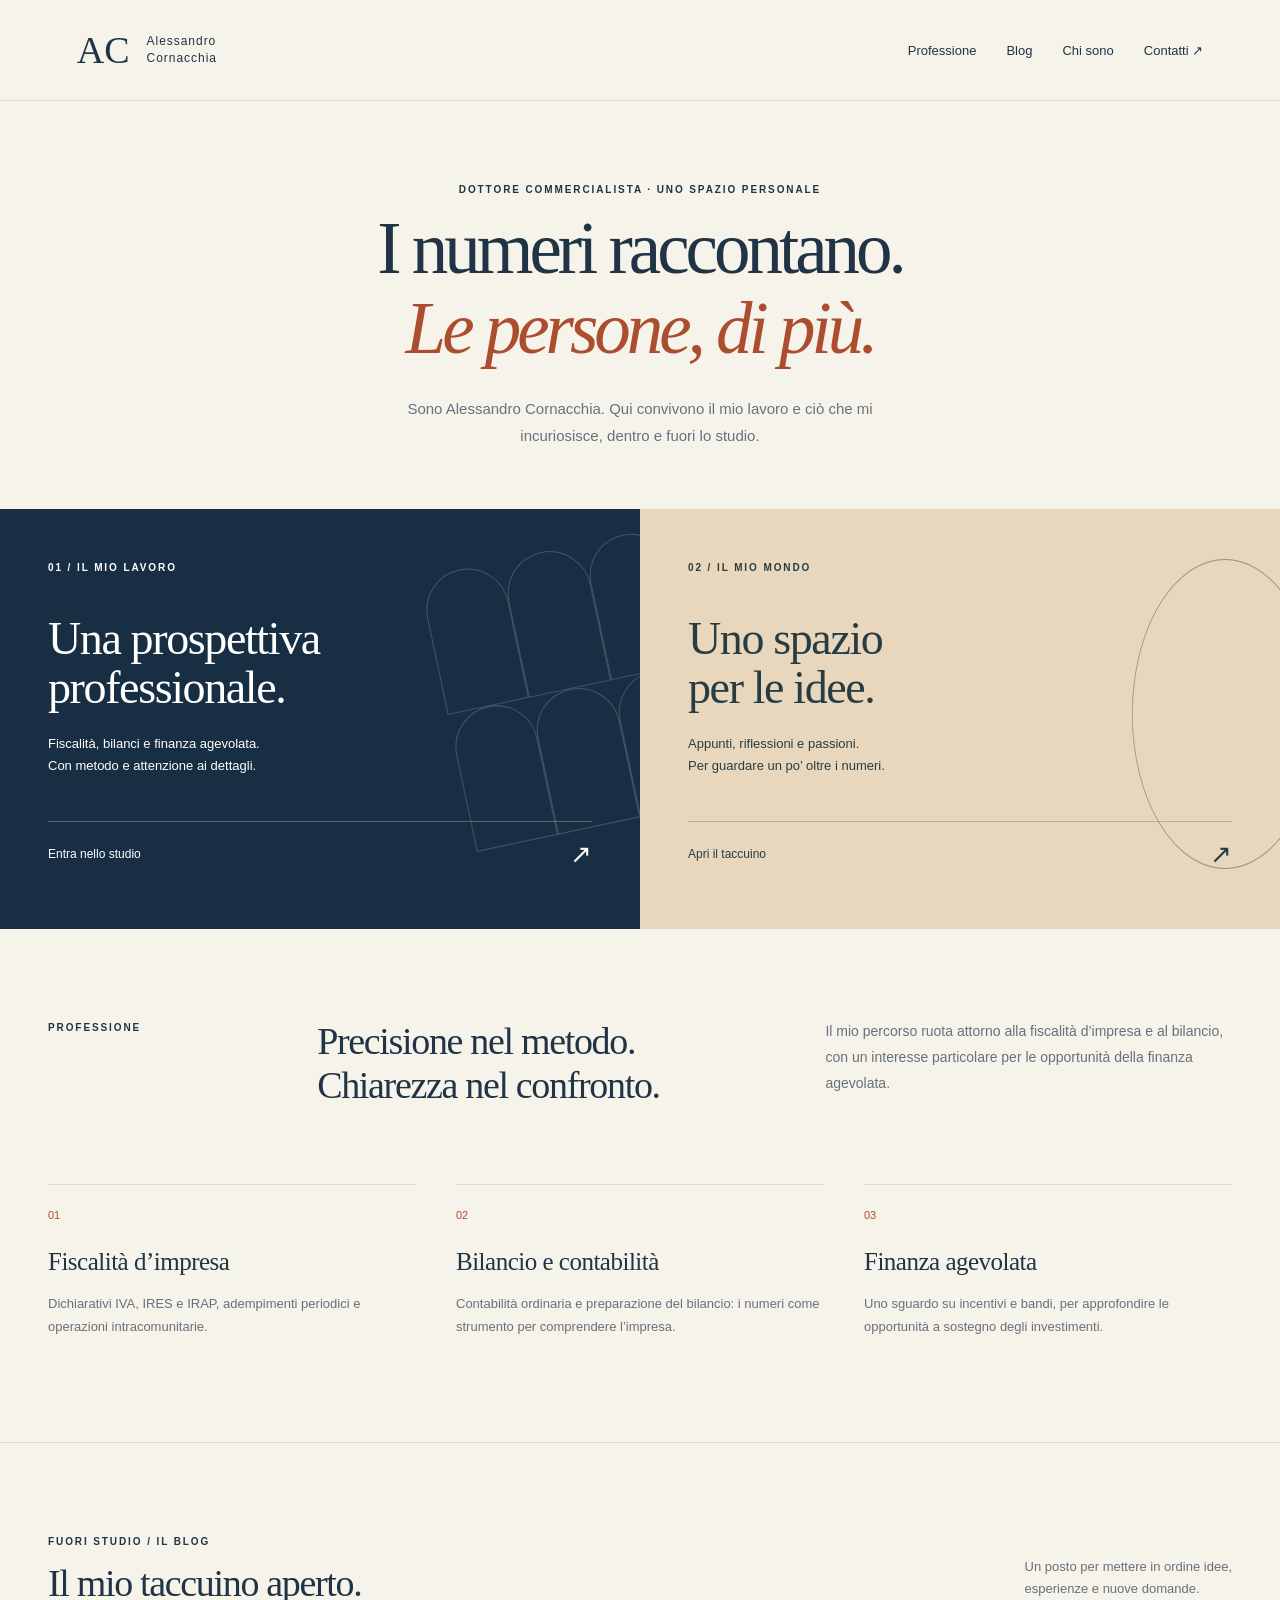
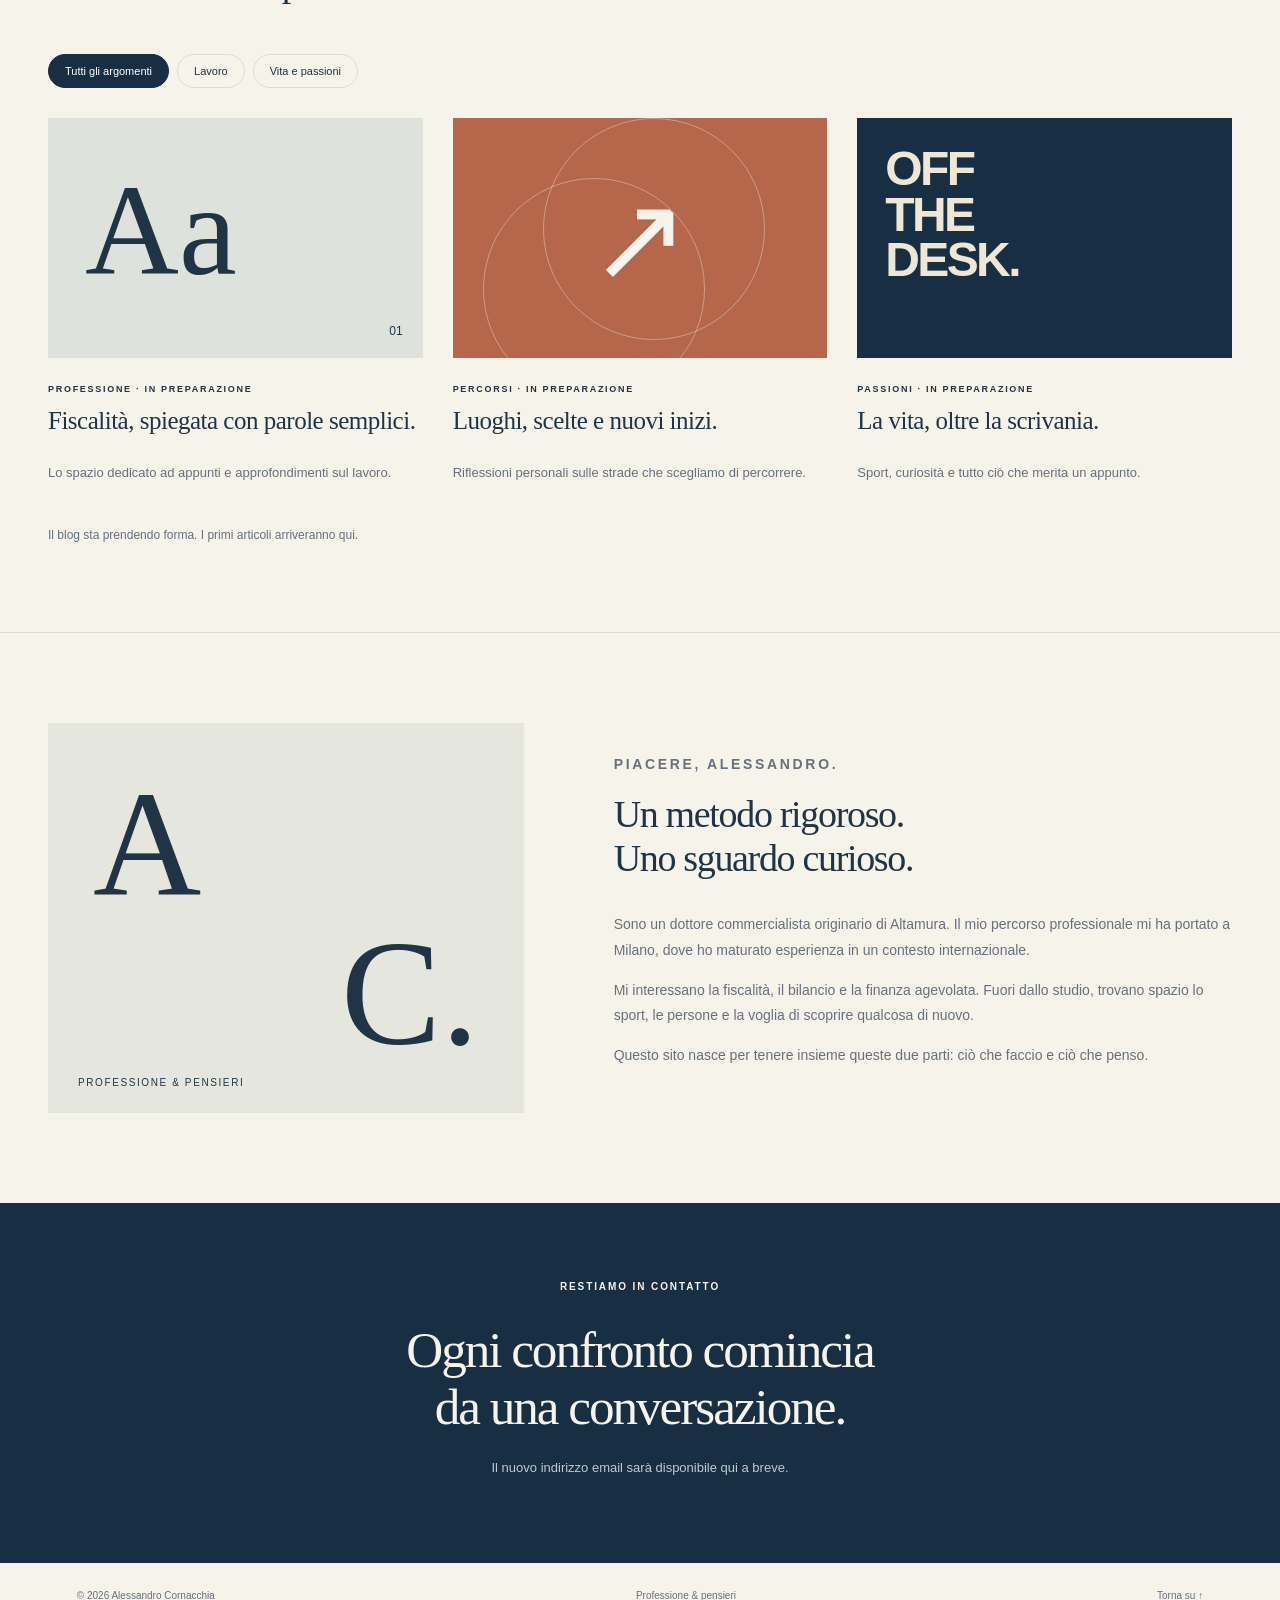
==== public/index.html @ c09d7eec "prima versione del sito" ====
<!doctype html>
<html lang="it"><head><meta charset="utf-8"><meta name="viewport" content="width=device-width,initial-scale=1"><meta name="description" content="Alessandro Cornacchia, dottore commercialista. Professione, fiscalità e un blog personale: due prospettive, un unico spazio."><meta name="theme-color" content="#172e43"><title>Alessandro Cornacchia — Professione & pensieri</title><link rel="icon" href="assets/favicon.svg"><link rel="stylesheet" href="assets/style.css"></head>
<body><a class="skip" href="#main">Vai al contenuto</a><header><a class="brand" href="#">AC<span>Alessandro<br>Cornacchia</span></a><nav aria-label="Navigazione principale"><a href="#professione">Professione</a><a href="#blog">Blog</a><a href="#chi-sono">Chi sono</a><a href="#contatti">Contatti <span aria-hidden="true">↗</span></a></nav></header>
<main id="main"><section class="intro"><p class="eyebrow">Dottore commercialista · Uno spazio personale</p><h1>I numeri raccontano.<br><em>Le persone, di più.</em></h1><p class="lead">Sono Alessandro Cornacchia. Qui convivono il mio lavoro e ciò che mi incuriosisce, dentro e fuori lo studio.</p></section>
<section class="split" aria-label="Esplora il sito"><a class="professional" href="#professione"><span class="eyebrow">01 / Il mio lavoro</span><h2>Una prospettiva<br>professionale.</h2><p>Fiscalità, bilanci e finanza agevolata.<br>Con metodo e attenzione ai dettagli.</p><span class="explore">Entra nello studio <b>↗</b></span><span class="art-grid" aria-hidden="true"><i></i><i></i><i></i><i></i><i></i><i></i></span></a><a class="personal" href="#blog"><span class="eyebrow">02 / Il mio mondo</span><h2>Uno spazio<br>per le idee.</h2><p>Appunti, riflessioni e passioni.<br>Per guardare un po’ oltre i numeri.</p><span class="explore">Apri il taccuino <b>↗</b></span><span class="orbit" aria-hidden="true"><i></i><i></i><i></i></span></a></section>
<section id="professione" class="section"><div class="section-heading"><p class="eyebrow">Professione</p><h2>Precisione nel metodo.<br>Chiarezza nel confronto.</h2><p>Il mio percorso ruota attorno alla fiscalità d’impresa e al bilancio, con un interesse particolare per le opportunità della finanza agevolata.</p></div><div class="services"><article><span>01</span><h3>Fiscalità d’impresa</h3><p>Dichiarativi IVA, IRES e IRAP, adempimenti periodici e operazioni intracomunitarie.</p></article><article><span>02</span><h3>Bilancio e contabilità</h3><p>Contabilità ordinaria e preparazione del bilancio: i numeri come strumento per comprendere l’impresa.</p></article><article><span>03</span><h3>Finanza agevolata</h3><p>Uno sguardo su incentivi e bandi, per approfondire le opportunità a sostegno degli investimenti.</p></article></div></section>
<section id="blog" class="section journal"><div class="journal-top"><div><p class="eyebrow">Fuori studio / Il blog</p><h2>Il mio taccuino aperto.</h2></div><p>Un posto per mettere in ordine idee,<br>esperienze e nuove domande.</p></div><div class="filters" role="group" aria-label="Filtra gli argomenti"><button class="active" data-filter="all" aria-pressed="true">Tutti gli argomenti</button><button data-filter="lavoro" aria-pressed="false">Lavoro</button><button data-filter="personale" aria-pressed="false">Vita e passioni</button></div><div class="posts"><article data-category="lavoro"><div class="cover cover-one" aria-hidden="true">Aa<span>01</span></div><p class="eyebrow">Professione · In preparazione</p><h3>Fiscalità, spiegata con parole semplici.</h3><p>Lo spazio dedicato ad appunti e approfondimenti sul lavoro.</p></article><article data-category="personale"><div class="cover cover-two" aria-hidden="true"><span>↗</span></div><p class="eyebrow">Percorsi · In preparazione</p><h3>Luoghi, scelte e nuovi inizi.</h3><p>Riflessioni personali sulle strade che scegliamo di percorrere.</p></article><article data-category="personale"><div class="cover cover-three" aria-hidden="true"><span>OFF<br>THE<br>DESK.</span></div><p class="eyebrow">Passioni · In preparazione</p><h3>La vita, oltre la scrivania.</h3><p>Sport, curiosità e tutto ciò che merita un appunto.</p></article></div><p class="blog-note">Il blog sta prendendo forma. I primi articoli arriveranno qui.</p></section>
<section id="chi-sono" class="section about"><div class="monogram" aria-hidden="true">A<span>C.</span><small>Professione & pensieri</small></div><div><p class="eyebrow">Piacere, Alessandro.</p><h2>Un metodo rigoroso.<br>Uno sguardo curioso.</h2><p>Sono un dottore commercialista originario di Altamura. Il mio percorso professionale mi ha portato a Milano, dove ho maturato esperienza in un contesto internazionale.</p><p>Mi interessano la fiscalità, il bilancio e la finanza agevolata. Fuori dallo studio, trovano spazio lo sport, le persone e la voglia di scoprire qualcosa di nuovo.</p><p>Questo sito nasce per tenere insieme queste due parti: ciò che faccio e ciò che penso.</p></div></section>
<section id="contatti" class="contact"><p class="eyebrow">Restiamo in contatto</p><h2>Ogni confronto comincia<br>da una conversazione.</h2><p id="contact-note">Il nuovo indirizzo email sarà disponibile qui a breve.</p><a id="email-link" class="contact-link" hidden>Scrivimi <span>↗</span></a></section></main><footer><span>© <span id="year">2026</span> Alessandro Cornacchia</span><span>Professione & pensieri</span><a href="#">Torna su ↑</a></footer><script src="assets/config.js"></script><script src="assets/app.js"></script></body></html>
---- public/assets/style.css ----
:root{--navy:#172e43;--cream:#f6f3eb;--ink:#203446;--muted:#67717b;--line:#d9dcd8;--orange:#ad4d30}*{box-sizing:border-box}html{scroll-behavior:smooth;scroll-padding-top:24px}body{margin:0;color:var(--ink);background:var(--cream);font-family:Arial,Helvetica,sans-serif}a{color:inherit;text-decoration:none}button{font:inherit}header{max-width:1440px;margin:auto;padding:28px 6%;display:flex;align-items:center;justify-content:space-between;border-bottom:1px solid var(--line)}.brand{font-family:Georgia,serif;font-size:38px;display:flex;align-items:center;gap:17px}.brand span{font:12px/1.45 Arial,sans-serif;letter-spacing:.08em}nav{display:flex;gap:30px;font-size:13px}nav a:hover{text-decoration:underline;text-underline-offset:6px}.intro{max-width:1050px;margin:auto;text-align:center;padding:80px 20px 60px}.eyebrow{text-transform:uppercase;font-size:10px;letter-spacing:.19em;font-weight:600;line-height:1.8}h1,h2,h3,p{margin-top:0}h1{font:clamp(44px,5.7vw,80px)/1.09 Georgia,serif;letter-spacing:-.055em;margin-bottom:27px}h1 em{font-weight:400;color:var(--orange)}.lead{font-size:15px;line-height:1.8;color:var(--muted);max-width:550px;margin:0 auto}.split{max-width:1280px;margin:0 auto;display:grid;grid-template-columns:1fr 1fr}.split>a{min-height:420px;padding:48px;position:relative;overflow:hidden}.professional{background:var(--navy);color:#fff}.personal{background:#e8d7bd;color:#273d43}.split h2{font:46px/1.06 Georgia,serif;letter-spacing:-.03em;margin:38px 0 20px;position:relative;z-index:1}.split p{font-size:13px;line-height:1.7;position:relative;z-index:1}.explore{display:flex;align-items:center;justify-content:space-between;border-top:1px solid #ffffff40;margin-top:44px;padding-top:17px;font-size:12px;position:relative;z-index:1}.personal .explore{border-color:#273d4340}.explore b{font-size:26px;font-weight:400}.art-grid{position:absolute;right:-55px;top:40px;width:250px;height:280px;display:grid;grid-template-columns:repeat(3,1fr);opacity:.19;transform:rotate(-12deg)}.art-grid i{border:1px solid #fff;border-radius:80px 80px 0 0}.orbit{position:absolute;right:-100px;top:50px;width:310px;height:310px}.orbit i{position:absolute;inset:0;border:1px solid #6c5a3c40;border-radius:50%;transform:scaleX(.6) rotate(30deg)}.orbit i:nth-child(2){transform:scaleX(.6) rotate(90deg)}.orbit i:nth-child(3){transform:scaleX(.6) rotate(150deg)}.section{max-width:1280px;margin:auto;padding:90px 48px;scroll-margin-top:15px}.section-heading{display:grid;grid-template-columns:1fr 2fr 1.7fr;gap:30px;align-items:start}.section h2{font:38px/1.16 Georgia,serif;letter-spacing:-.035em}.section-heading>p:last-child,.about p{font-size:14px;line-height:1.85;color:var(--muted)}.services{display:grid;grid-template-columns:repeat(3,1fr);gap:40px;margin-top:45px}.services article{border-top:1px solid var(--line);padding-top:20px}.services span{font-size:11px;color:var(--orange)}h3{font:25px/1.2 Georgia,serif;letter-spacing:-.02em}.services h3{margin:24px 0 15px}.services p,.posts article>p:not(.eyebrow){font-size:13px;line-height:1.8;color:var(--muted)}.journal{border-top:1px solid var(--line)}.journal-top{display:flex;justify-content:space-between;align-items:center}.journal-top>p{color:var(--muted);font-size:13px;line-height:1.7}.filters{display:flex;gap:8px;margin:18px 0 30px;flex-wrap:wrap}.filters button{border:1px solid var(--line);border-radius:24px;padding:10px 16px;background:transparent;color:var(--ink);font-size:11px;cursor:pointer}.filters button.active{background:var(--navy);color:white;border-color:var(--navy)}.posts{display:grid;grid-template-columns:repeat(3,1fr);gap:30px}.cover{height:240px;margin-bottom:23px;position:relative;overflow:hidden}.cover-one{background:#dde2dd;font:130px Georgia,serif;padding:37px}.cover-one span{font:12px Arial;position:absolute;bottom:20px;right:20px}.cover-two{background:#b5664b;display:grid;place-items:center}.cover-two:before,.cover-two:after{content:'';width:220px;height:220px;border:1px solid #f6f3eb60;border-radius:50%;position:absolute;left:30px;top:60px}.cover-two:after{left:90px;top:0}.cover-two span{font-size:120px;font-weight:100;color:#f6f3eb}.cover-three{background:var(--navy);color:#eee7d4;padding:28px}.cover-three span{font:bold 48px/.95 Arial;letter-spacing:-.055em}.posts .eyebrow{font-size:9px}.blog-note{margin:30px 0 0;font-size:12px;color:var(--muted)}.about{border-top:1px solid var(--line);display:grid;grid-template-columns:1fr 1.3fr;gap:90px;align-items:center}.monogram{background:#e5e7df;min-height:360px;font:150px/1 Georgia,serif;padding:45px;position:relative}.monogram span{display:block;text-align:right}.monogram small{position:absolute;bottom:25px;left:30px;font:10px Arial;letter-spacing:.16em;text-transform:uppercase}.contact{background:var(--navy);color:var(--cream);text-align:center;padding:75px 20px}.contact h2{font:clamp(34px,4vw,52px)/1.12 Georgia,serif;letter-spacing:-.04em;margin:25px 0}.contact>p:last-of-type{font-size:13px;color:#c1cbd1}.contact-link{display:inline-block;border-bottom:1px solid #9ba8b1;padding:12px;font-size:20px}.contact-link span{margin-left:30px}footer{padding:27px 6%;display:flex;justify-content:space-between;gap:20px;font-size:10px;color:var(--muted)}[hidden]{display:none!important}:focus-visible{outline:3px solid #d28b48;outline-offset:5px}.skip{position:fixed;top:-100px;background:white;padding:12px;z-index:5}.skip:focus{top:0}@media(prefers-reduced-motion:reduce){html{scroll-behavior:auto}}@media(max-width:800px){header{padding:22px 6%;align-items:flex-start;gap:20px}.brand{font-size:30px}.brand span{font-size:10px}nav{gap:14px;font-size:11px;flex-wrap:wrap;justify-content:flex-end;max-width:210px}.intro{padding:55px 20px 40px}.split{margin:0 20px}.split>a{padding:30px;min-height:380px}.split h2{font-size:35px}.section{padding:60px 30px}.section-heading{grid-template-columns:1fr}.section-heading h2{margin-bottom:0}.services{gap:25px}.services h3{font-size:21px}.posts{gap:18px}.cover{height:180px}.cover-one{font-size:90px;padding:30px 20px}.cover-three span{font-size:38px}.about{gap:35px}.monogram{font-size:110px;padding:30px;min-height:310px}}@media(max-width:560px){.split{grid-template-columns:1fr}.split>a{min-height:350px}.services,.posts,.about{grid-template-columns:1fr}.section h2{font-size:34px}.journal-top{display:block}.journal-top>p{margin:12px 0 25px}.cover{height:240px}.cover-one{font-size:130px}.cover-three span{font-size:55px}.monogram{max-width:400px}.services{margin-top:25px}footer{flex-wrap:wrap}footer>span:nth-child(2){display:none}}
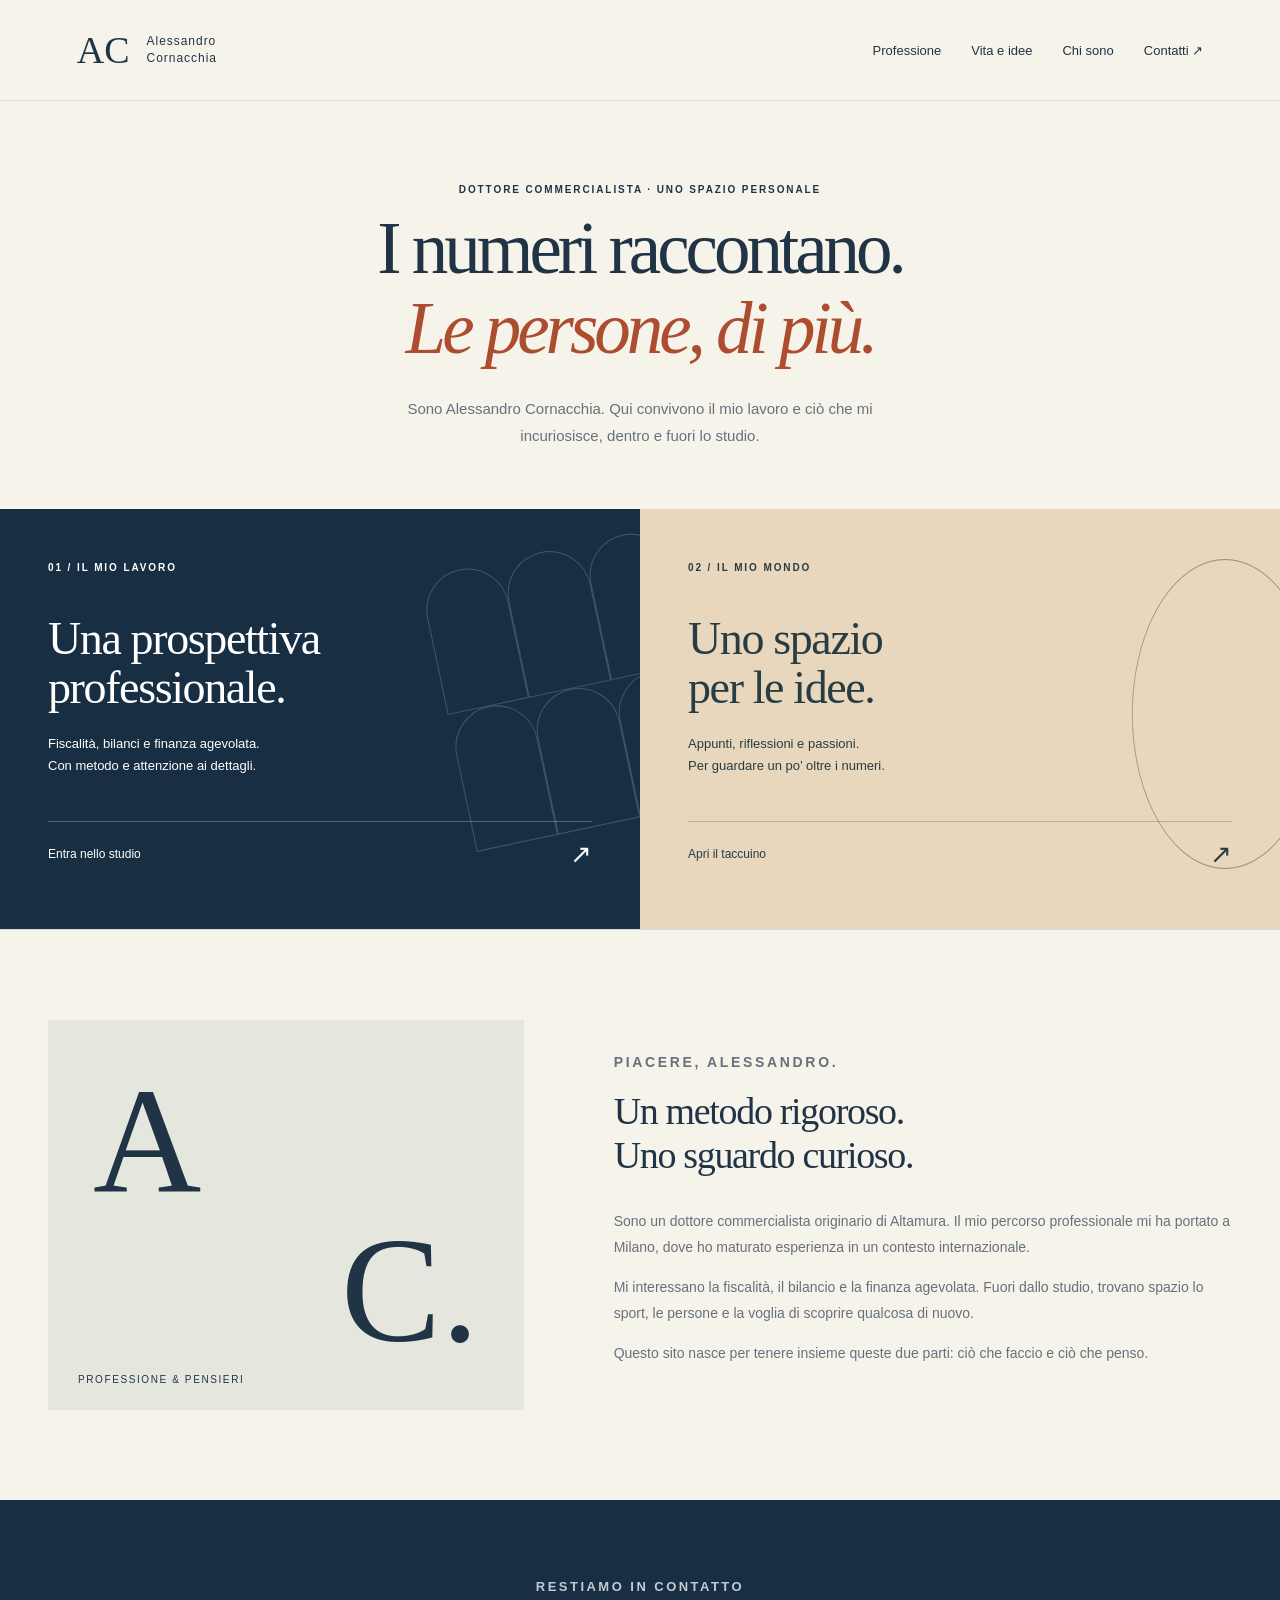
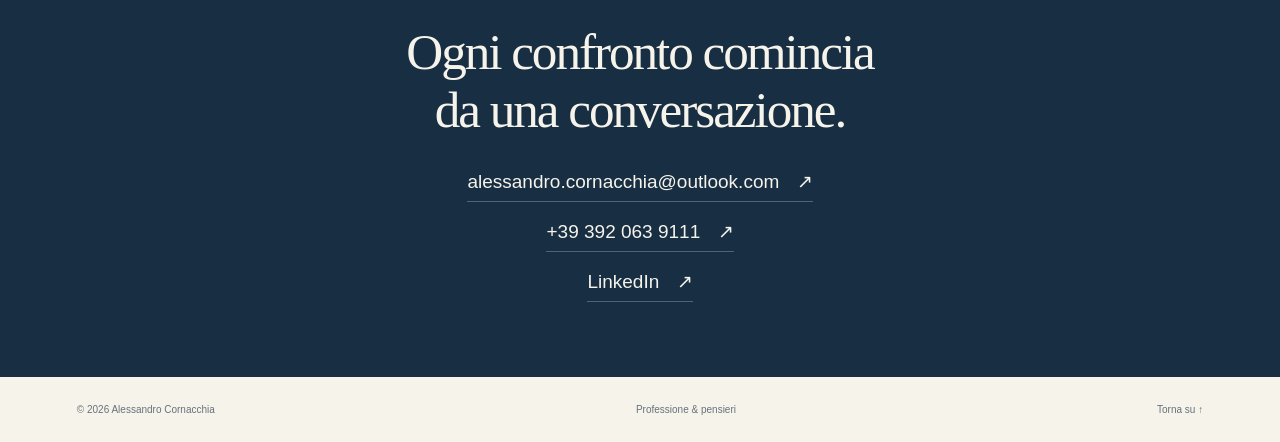
==== commit b4281d04: "due pagine e aggiornamento contatti" ====
--- a/public/index.html
+++ b/public/index.html
@@ -1,9 +1,9 @@
 <!doctype html>
 <html lang="it"><head><meta charset="utf-8"><meta name="viewport" content="width=device-width,initial-scale=1"><meta name="description" content="Alessandro Cornacchia, dottore commercialista. Professione, fiscalità e un blog personale: due prospettive, un unico spazio."><meta name="theme-color" content="#172e43"><title>Alessandro Cornacchia — Professione & pensieri</title><link rel="icon" href="assets/favicon.svg"><link rel="stylesheet" href="assets/style.css"></head>
-<body><a class="skip" href="#main">Vai al contenuto</a><header><a class="brand" href="#">AC<span>Alessandro<br>Cornacchia</span></a><nav aria-label="Navigazione principale"><a href="#professione">Professione</a><a href="#blog">Blog</a><a href="#chi-sono">Chi sono</a><a href="#contatti">Contatti <span aria-hidden="true">↗</span></a></nav></header>
+<body><a class="skip" href="#main">Vai al contenuto</a><header><a class="brand" href="index.html">AC<span>Alessandro<br>Cornacchia</span></a><nav aria-label="Navigazione principale"><a href="professione.html">Professione</a><a href="vita-e-idee.html">Vita e idee</a><a href="#chi-sono">Chi sono</a><a href="#contatti">Contatti <span aria-hidden="true">↗</span></a></nav></header>
 <main id="main"><section class="intro"><p class="eyebrow">Dottore commercialista · Uno spazio personale</p><h1>I numeri raccontano.<br><em>Le persone, di più.</em></h1><p class="lead">Sono Alessandro Cornacchia. Qui convivono il mio lavoro e ciò che mi incuriosisce, dentro e fuori lo studio.</p></section>
-<section class="split" aria-label="Esplora il sito"><a class="professional" href="#professione"><span class="eyebrow">01 / Il mio lavoro</span><h2>Una prospettiva<br>professionale.</h2><p>Fiscalità, bilanci e finanza agevolata.<br>Con metodo e attenzione ai dettagli.</p><span class="explore">Entra nello studio <b>↗</b></span><span class="art-grid" aria-hidden="true"><i></i><i></i><i></i><i></i><i></i><i></i></span></a><a class="personal" href="#blog"><span class="eyebrow">02 / Il mio mondo</span><h2>Uno spazio<br>per le idee.</h2><p>Appunti, riflessioni e passioni.<br>Per guardare un po’ oltre i numeri.</p><span class="explore">Apri il taccuino <b>↗</b></span><span class="orbit" aria-hidden="true"><i></i><i></i><i></i></span></a></section>
-<section id="professione" class="section"><div class="section-heading"><p class="eyebrow">Professione</p><h2>Precisione nel metodo.<br>Chiarezza nel confronto.</h2><p>Il mio percorso ruota attorno alla fiscalità d’impresa e al bilancio, con un interesse particolare per le opportunità della finanza agevolata.</p></div><div class="services"><article><span>01</span><h3>Fiscalità d’impresa</h3><p>Dichiarativi IVA, IRES e IRAP, adempimenti periodici e operazioni intracomunitarie.</p></article><article><span>02</span><h3>Bilancio e contabilità</h3><p>Contabilità ordinaria e preparazione del bilancio: i numeri come strumento per comprendere l’impresa.</p></article><article><span>03</span><h3>Finanza agevolata</h3><p>Uno sguardo su incentivi e bandi, per approfondire le opportunità a sostegno degli investimenti.</p></article></div></section>
-<section id="blog" class="section journal"><div class="journal-top"><div><p class="eyebrow">Fuori studio / Il blog</p><h2>Il mio taccuino aperto.</h2></div><p>Un posto per mettere in ordine idee,<br>esperienze e nuove domande.</p></div><div class="filters" role="group" aria-label="Filtra gli argomenti"><button class="active" data-filter="all" aria-pressed="true">Tutti gli argomenti</button><button data-filter="lavoro" aria-pressed="false">Lavoro</button><button data-filter="personale" aria-pressed="false">Vita e passioni</button></div><div class="posts"><article data-category="lavoro"><div class="cover cover-one" aria-hidden="true">Aa<span>01</span></div><p class="eyebrow">Professione · In preparazione</p><h3>Fiscalità, spiegata con parole semplici.</h3><p>Lo spazio dedicato ad appunti e approfondimenti sul lavoro.</p></article><article data-category="personale"><div class="cover cover-two" aria-hidden="true"><span>↗</span></div><p class="eyebrow">Percorsi · In preparazione</p><h3>Luoghi, scelte e nuovi inizi.</h3><p>Riflessioni personali sulle strade che scegliamo di percorrere.</p></article><article data-category="personale"><div class="cover cover-three" aria-hidden="true"><span>OFF<br>THE<br>DESK.</span></div><p class="eyebrow">Passioni · In preparazione</p><h3>La vita, oltre la scrivania.</h3><p>Sport, curiosità e tutto ciò che merita un appunto.</p></article></div><p class="blog-note">Il blog sta prendendo forma. I primi articoli arriveranno qui.</p></section>
+<section class="split" aria-label="Esplora il sito"><a class="professional" href="professione.html"><span class="eyebrow">01 / Il mio lavoro</span><h2>Una prospettiva<br>professionale.</h2><p>Fiscalità, bilanci e finanza agevolata.<br>Con metodo e attenzione ai dettagli.</p><span class="explore">Entra nello studio <b>↗</b></span><span class="art-grid" aria-hidden="true"><i></i><i></i><i></i><i></i><i></i><i></i></span></a><a class="personal" href="vita-e-idee.html"><span class="eyebrow">02 / Il mio mondo</span><h2>Uno spazio<br>per le idee.</h2><p>Appunti, riflessioni e passioni.<br>Per guardare un po’ oltre i numeri.</p><span class="explore">Apri il taccuino <b>↗</b></span><span class="orbit" aria-hidden="true"><i></i><i></i><i></i></span></a></section>
+
+
 <section id="chi-sono" class="section about"><div class="monogram" aria-hidden="true">A<span>C.</span><small>Professione & pensieri</small></div><div><p class="eyebrow">Piacere, Alessandro.</p><h2>Un metodo rigoroso.<br>Uno sguardo curioso.</h2><p>Sono un dottore commercialista originario di Altamura. Il mio percorso professionale mi ha portato a Milano, dove ho maturato esperienza in un contesto internazionale.</p><p>Mi interessano la fiscalità, il bilancio e la finanza agevolata. Fuori dallo studio, trovano spazio lo sport, le persone e la voglia di scoprire qualcosa di nuovo.</p><p>Questo sito nasce per tenere insieme queste due parti: ciò che faccio e ciò che penso.</p></div></section>
-<section id="contatti" class="contact"><p class="eyebrow">Restiamo in contatto</p><h2>Ogni confronto comincia<br>da una conversazione.</h2><p id="contact-note">Il nuovo indirizzo email sarà disponibile qui a breve.</p><a id="email-link" class="contact-link" hidden>Scrivimi <span>↗</span></a></section></main><footer><span>© <span id="year">2026</span> Alessandro Cornacchia</span><span>Professione & pensieri</span><a href="#">Torna su ↑</a></footer><script src="assets/config.js"></script><script src="assets/app.js"></script></body></html>
+<section id="contatti" class="contact"><p class="eyebrow">Restiamo in contatto</p><h2>Ogni confronto comincia<br>da una conversazione.</h2><div class="contact-options"><a href="mailto:alessandro.cornacchia@outlook.com">alessandro.cornacchia@outlook.com <span aria-hidden="true">↗</span></a><a href="tel:+393920639111">+39 392 063 9111 <span aria-hidden="true">↗</span></a><a href="https://www.linkedin.com/in/alessandro-cornacchia-2997b2155/" target="_blank" rel="noopener noreferrer">LinkedIn <span aria-hidden="true">↗</span><span class="sr-only"> (si apre in una nuova scheda)</span></a></div></section></main><footer><span>© <span id="year">2026</span> Alessandro Cornacchia</span><span>Professione & pensieri</span><a href="#">Torna su ↑</a></footer><script src="assets/config.js"></script><script src="assets/app.js"></script></body></html>
--- a/public/assets/style.css
+++ b/public/assets/style.css
@@ -1 +1,4 @@
 :root{--navy:#172e43;--cream:#f6f3eb;--ink:#203446;--muted:#67717b;--line:#d9dcd8;--orange:#ad4d30}*{box-sizing:border-box}html{scroll-behavior:smooth;scroll-padding-top:24px}body{margin:0;color:var(--ink);background:var(--cream);font-family:Arial,Helvetica,sans-serif}a{color:inherit;text-decoration:none}button{font:inherit}header{max-width:1440px;margin:auto;padding:28px 6%;display:flex;align-items:center;justify-content:space-between;border-bottom:1px solid var(--line)}.brand{font-family:Georgia,serif;font-size:38px;display:flex;align-items:center;gap:17px}.brand span{font:12px/1.45 Arial,sans-serif;letter-spacing:.08em}nav{display:flex;gap:30px;font-size:13px}nav a:hover{text-decoration:underline;text-underline-offset:6px}.intro{max-width:1050px;margin:auto;text-align:center;padding:80px 20px 60px}.eyebrow{text-transform:uppercase;font-size:10px;letter-spacing:.19em;font-weight:600;line-height:1.8}h1,h2,h3,p{margin-top:0}h1{font:clamp(44px,5.7vw,80px)/1.09 Georgia,serif;letter-spacing:-.055em;margin-bottom:27px}h1 em{font-weight:400;color:var(--orange)}.lead{font-size:15px;line-height:1.8;color:var(--muted);max-width:550px;margin:0 auto}.split{max-width:1280px;margin:0 auto;display:grid;grid-template-columns:1fr 1fr}.split>a{min-height:420px;padding:48px;position:relative;overflow:hidden}.professional{background:var(--navy);color:#fff}.personal{background:#e8d7bd;color:#273d43}.split h2{font:46px/1.06 Georgia,serif;letter-spacing:-.03em;margin:38px 0 20px;position:relative;z-index:1}.split p{font-size:13px;line-height:1.7;position:relative;z-index:1}.explore{display:flex;align-items:center;justify-content:space-between;border-top:1px solid #ffffff40;margin-top:44px;padding-top:17px;font-size:12px;position:relative;z-index:1}.personal .explore{border-color:#273d4340}.explore b{font-size:26px;font-weight:400}.art-grid{position:absolute;right:-55px;top:40px;width:250px;height:280px;display:grid;grid-template-columns:repeat(3,1fr);opacity:.19;transform:rotate(-12deg)}.art-grid i{border:1px solid #fff;border-radius:80px 80px 0 0}.orbit{position:absolute;right:-100px;top:50px;width:310px;height:310px}.orbit i{position:absolute;inset:0;border:1px solid #6c5a3c40;border-radius:50%;transform:scaleX(.6) rotate(30deg)}.orbit i:nth-child(2){transform:scaleX(.6) rotate(90deg)}.orbit i:nth-child(3){transform:scaleX(.6) rotate(150deg)}.section{max-width:1280px;margin:auto;padding:90px 48px;scroll-margin-top:15px}.section-heading{display:grid;grid-template-columns:1fr 2fr 1.7fr;gap:30px;align-items:start}.section h2{font:38px/1.16 Georgia,serif;letter-spacing:-.035em}.section-heading>p:last-child,.about p{font-size:14px;line-height:1.85;color:var(--muted)}.services{display:grid;grid-template-columns:repeat(3,1fr);gap:40px;margin-top:45px}.services article{border-top:1px solid var(--line);padding-top:20px}.services span{font-size:11px;color:var(--orange)}h3{font:25px/1.2 Georgia,serif;letter-spacing:-.02em}.services h3{margin:24px 0 15px}.services p,.posts article>p:not(.eyebrow){font-size:13px;line-height:1.8;color:var(--muted)}.journal{border-top:1px solid var(--line)}.journal-top{display:flex;justify-content:space-between;align-items:center}.journal-top>p{color:var(--muted);font-size:13px;line-height:1.7}.filters{display:flex;gap:8px;margin:18px 0 30px;flex-wrap:wrap}.filters button{border:1px solid var(--line);border-radius:24px;padding:10px 16px;background:transparent;color:var(--ink);font-size:11px;cursor:pointer}.filters button.active{background:var(--navy);color:white;border-color:var(--navy)}.posts{display:grid;grid-template-columns:repeat(3,1fr);gap:30px}.cover{height:240px;margin-bottom:23px;position:relative;overflow:hidden}.cover-one{background:#dde2dd;font:130px Georgia,serif;padding:37px}.cover-one span{font:12px Arial;position:absolute;bottom:20px;right:20px}.cover-two{background:#b5664b;display:grid;place-items:center}.cover-two:before,.cover-two:after{content:'';width:220px;height:220px;border:1px solid #f6f3eb60;border-radius:50%;position:absolute;left:30px;top:60px}.cover-two:after{left:90px;top:0}.cover-two span{font-size:120px;font-weight:100;color:#f6f3eb}.cover-three{background:var(--navy);color:#eee7d4;padding:28px}.cover-three span{font:bold 48px/.95 Arial;letter-spacing:-.055em}.posts .eyebrow{font-size:9px}.blog-note{margin:30px 0 0;font-size:12px;color:var(--muted)}.about{border-top:1px solid var(--line);display:grid;grid-template-columns:1fr 1.3fr;gap:90px;align-items:center}.monogram{background:#e5e7df;min-height:360px;font:150px/1 Georgia,serif;padding:45px;position:relative}.monogram span{display:block;text-align:right}.monogram small{position:absolute;bottom:25px;left:30px;font:10px Arial;letter-spacing:.16em;text-transform:uppercase}.contact{background:var(--navy);color:var(--cream);text-align:center;padding:75px 20px}.contact h2{font:clamp(34px,4vw,52px)/1.12 Georgia,serif;letter-spacing:-.04em;margin:25px 0}.contact>p:last-of-type{font-size:13px;color:#c1cbd1}.contact-link{display:inline-block;border-bottom:1px solid #9ba8b1;padding:12px;font-size:20px}.contact-link span{margin-left:30px}footer{padding:27px 6%;display:flex;justify-content:space-between;gap:20px;font-size:10px;color:var(--muted)}[hidden]{display:none!important}:focus-visible{outline:3px solid #d28b48;outline-offset:5px}.skip{position:fixed;top:-100px;background:white;padding:12px;z-index:5}.skip:focus{top:0}@media(prefers-reduced-motion:reduce){html{scroll-behavior:auto}}@media(max-width:800px){header{padding:22px 6%;align-items:flex-start;gap:20px}.brand{font-size:30px}.brand span{font-size:10px}nav{gap:14px;font-size:11px;flex-wrap:wrap;justify-content:flex-end;max-width:210px}.intro{padding:55px 20px 40px}.split{margin:0 20px}.split>a{padding:30px;min-height:380px}.split h2{font-size:35px}.section{padding:60px 30px}.section-heading{grid-template-columns:1fr}.section-heading h2{margin-bottom:0}.services{gap:25px}.services h3{font-size:21px}.posts{gap:18px}.cover{height:180px}.cover-one{font-size:90px;padding:30px 20px}.cover-three span{font-size:38px}.about{gap:35px}.monogram{font-size:110px;padding:30px;min-height:310px}}@media(max-width:560px){.split{grid-template-columns:1fr}.split>a{min-height:350px}.services,.posts,.about{grid-template-columns:1fr}.section h2{font-size:34px}.journal-top{display:block}.journal-top>p{margin:12px 0 25px}.cover{height:240px}.cover-one{font-size:130px}.cover-three span{font-size:55px}.monogram{max-width:400px}.services{margin-top:25px}footer{flex-wrap:wrap}footer>span:nth-child(2){display:none}}
+
+/* Pagine interne e contatti */
+nav a[aria-current="page"]{text-decoration:underline;text-underline-offset:6px}.contact-options{display:flex;flex-direction:column;align-items:center;gap:18px;margin-top:32px}.contact-options a{font-size:clamp(13px,2.7vw,19px);border-bottom:1px solid #ffffff40;padding-bottom:8px;overflow-wrap:anywhere}.contact-options span{margin-left:12px}.sr-only{position:absolute;width:1px;height:1px;padding:0;margin:-1px;overflow:hidden;clip:rect(0,0,0,0);white-space:nowrap;border:0}.back-link{display:inline-block;font-size:11px;color:var(--muted);margin-bottom:32px}.page-intro{padding-bottom:70px}.work-path{border-top:1px solid var(--line)}.path-grid{display:grid;grid-template-columns:repeat(3,1fr);gap:40px;margin-top:35px}.path-grid p,.chapter p,.story-banner p{font-size:14px;line-height:1.8;color:var(--muted)}.left{margin:0;max-width:650px}.text-link{display:inline-block;margin-top:28px;border-bottom:1px solid var(--line);padding-bottom:9px;font-size:12px}.story-banner{max-width:1280px;margin:auto;background:#e8d7bd;padding:60px 48px;position:relative;overflow:hidden}.story-banner h2{font:44px/1.12 Georgia,serif;letter-spacing:-.035em;margin-top:28px;position:relative;z-index:1}.story-banner p{max-width:510px;color:#4e5b5c;position:relative;z-index:1}.story-number{position:absolute;right:45px;top:25px;font:240px Georgia,serif;color:#273d4312}.chapter{display:grid;grid-template-columns:70px 1fr auto;gap:20px;border-top:1px solid var(--line);padding:30px 0;align-items:start}.chapter-no{font:32px Georgia,serif;color:var(--orange)}.chapter h3{font-size:29px;margin-bottom:10px}.chapter p{margin-bottom:0}.chapter .eyebrow{font-size:9px;margin-bottom:9px}.chapter-status{font-size:10px;color:var(--muted);padding-top:6px}.chapters .journal-top{margin-bottom:35px}@media(max-width:800px){.path-grid{grid-template-columns:1fr}.story-number{right:-30px}.chapter{grid-template-columns:45px 1fr}.chapter-status{grid-column:2;padding-top:0}.story-banner{margin:0 20px;padding:40px 30px}.story-banner h2{font-size:36px}}
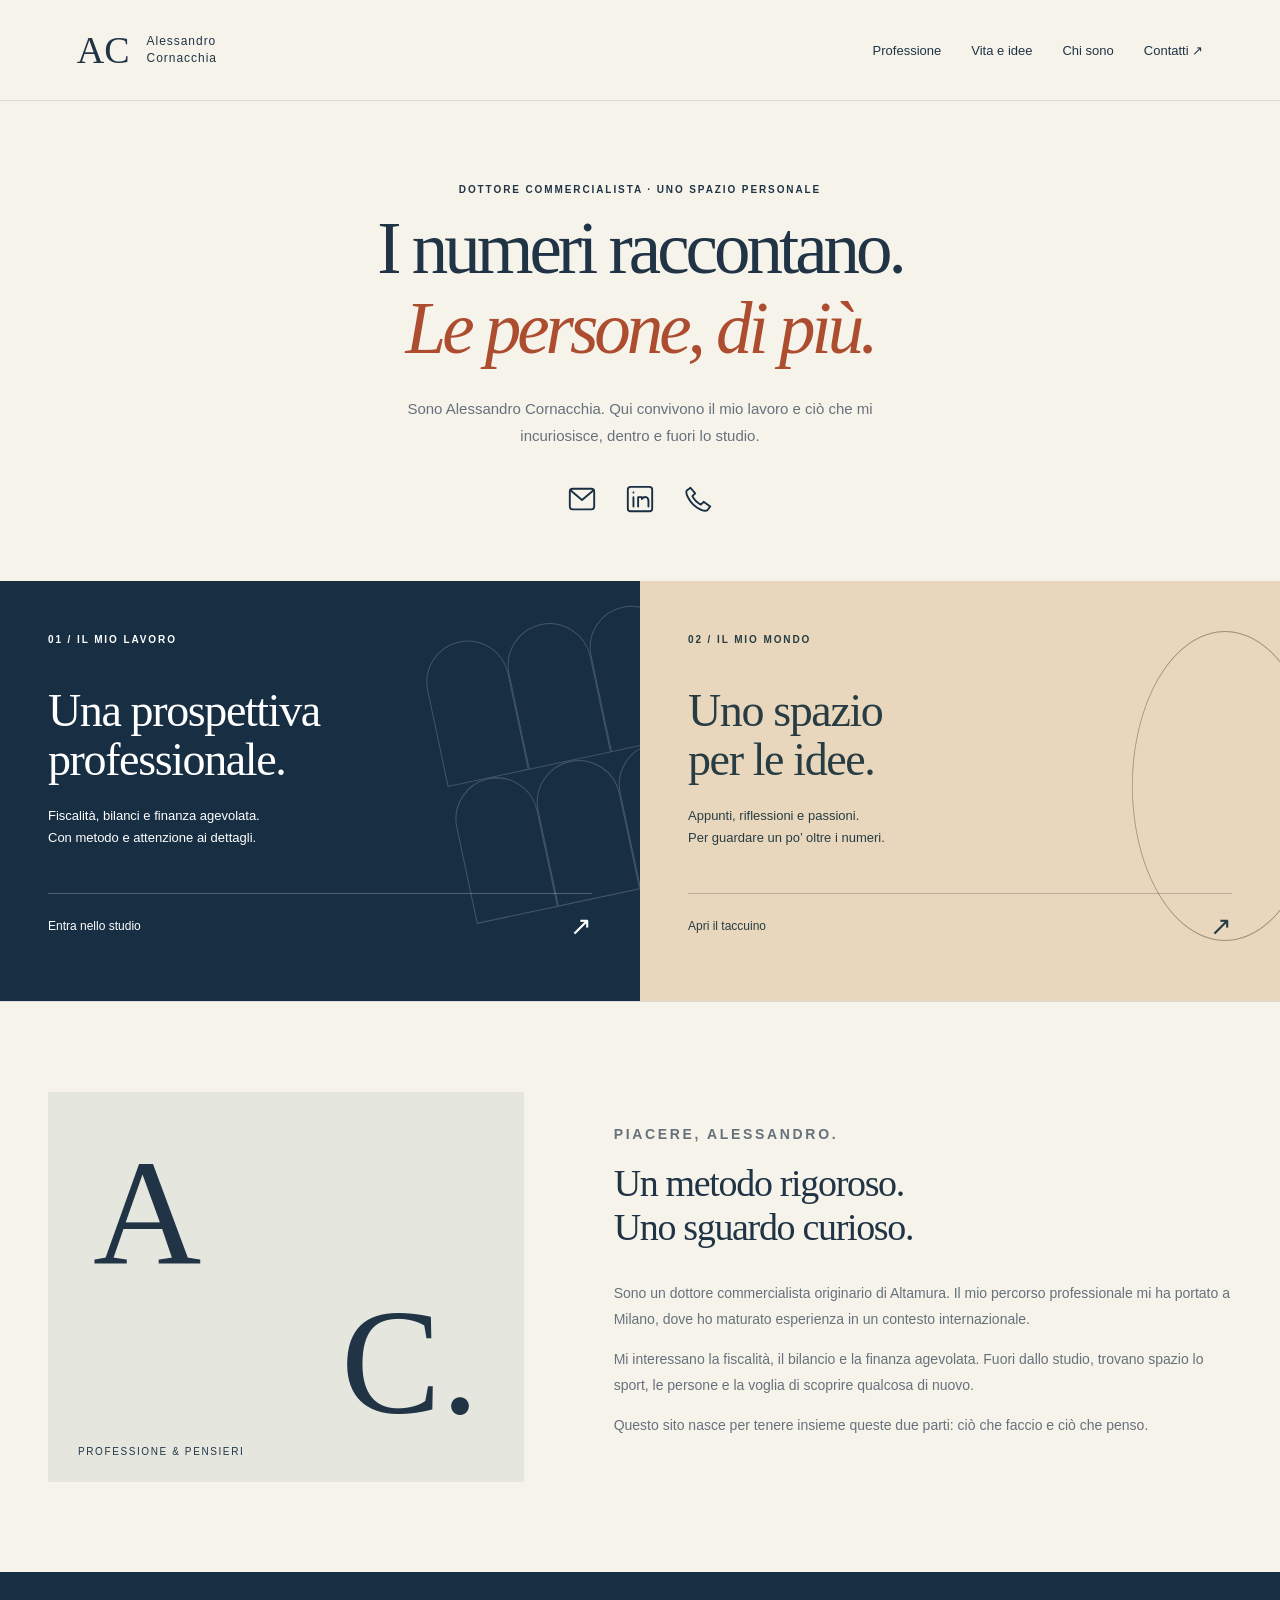
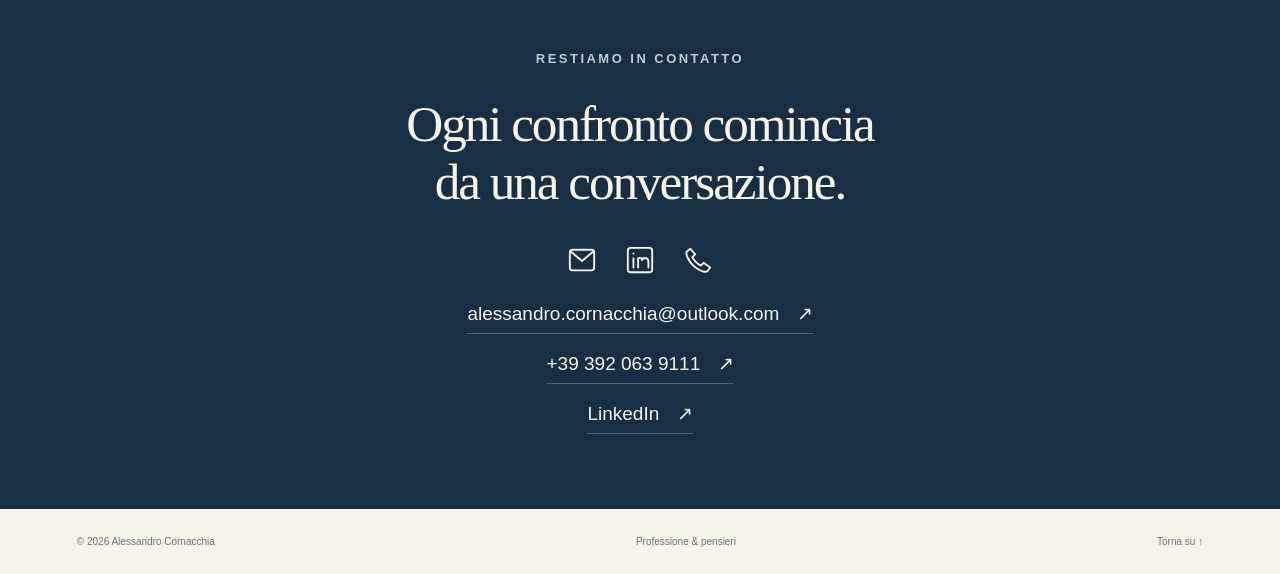
==== commit 593a0bc8: "Aggiornamento blog 2" ====
--- a/public/index.html
+++ b/public/index.html
@@ -1,9 +1,9 @@
 <!doctype html>
-<html lang="it"><head><meta charset="utf-8"><meta name="viewport" content="width=device-width,initial-scale=1"><meta name="description" content="Alessandro Cornacchia, dottore commercialista. Professione, fiscalità e un blog personale: due prospettive, un unico spazio."><meta name="theme-color" content="#172e43"><title>Alessandro Cornacchia — Professione & pensieri</title><link rel="icon" href="assets/favicon.svg"><link rel="stylesheet" href="assets/style.css"></head>
+<html lang="it"><head><meta charset="utf-8"><meta name="viewport" content="width=device-width,initial-scale=1"><meta name="description" content="Alessandro Cornacchia, dottore commercialista. Professione, fiscalità e un blog personale: due prospettive, un unico spazio."><meta name="theme-color" content="#172e43"><title>Alessandro Cornacchia — Professione & pensieri</title><link rel="icon" href="assets/favicon.svg"><link rel="stylesheet" href="assets/style.css?v=20261018-editorial"></head>
 <body><a class="skip" href="#main">Vai al contenuto</a><header><a class="brand" href="index.html">AC<span>Alessandro<br>Cornacchia</span></a><nav aria-label="Navigazione principale"><a href="professione.html">Professione</a><a href="vita-e-idee.html">Vita e idee</a><a href="#chi-sono">Chi sono</a><a href="#contatti">Contatti <span aria-hidden="true">↗</span></a></nav></header>
-<main id="main"><section class="intro"><p class="eyebrow">Dottore commercialista · Uno spazio personale</p><h1>I numeri raccontano.<br><em>Le persone, di più.</em></h1><p class="lead">Sono Alessandro Cornacchia. Qui convivono il mio lavoro e ciò che mi incuriosisce, dentro e fuori lo studio.</p></section>
+<main id="main"><section class="intro"><p class="eyebrow">Dottore commercialista · Uno spazio personale</p><h1>I numeri raccontano.<br><em>Le persone, di più.</em></h1><p class="lead">Sono Alessandro Cornacchia. Qui convivono il mio lavoro e ciò che mi incuriosisce, dentro e fuori lo studio.</p><div class="social-links" aria-label="Contatti di Alessandro Cornacchia"><a href="mailto:alessandro.cornacchia@outlook.com" aria-label="Scrivimi via email" title="Email"><svg viewBox="0 0 32 32" aria-hidden="true" focusable="false"><rect x="3" y="5" width="26" height="22" rx="3"/><path d="m4 7 12 10L28 7"/></svg></a><a href="https://www.linkedin.com/in/alessandro-cornacchia-2997b2155/" target="_blank" rel="noopener noreferrer" aria-label="Profilo LinkedIn (nuova scheda)" title="LinkedIn"><svg viewBox="0 0 32 32" aria-hidden="true" focusable="false"><rect x="3" y="3" width="26" height="26" rx="3"/><path d="M9 14v10M14 24V14h4v2c3-4 7-2 7 2v6M9 9v.1"/></svg></a><a href="tel:+393920639111" aria-label="Chiama il numero +39 392 063 9111" title="Telefono"><svg viewBox="0 0 32 32" aria-hidden="true" focusable="false"><path d="M8 4 4 7c-2 3 3 11 7 15s12 8 15 6l3-4-7-5-3 3c-4-2-7-5-9-9l3-3Z"/></svg></a></div></section>
 <section class="split" aria-label="Esplora il sito"><a class="professional" href="professione.html"><span class="eyebrow">01 / Il mio lavoro</span><h2>Una prospettiva<br>professionale.</h2><p>Fiscalità, bilanci e finanza agevolata.<br>Con metodo e attenzione ai dettagli.</p><span class="explore">Entra nello studio <b>↗</b></span><span class="art-grid" aria-hidden="true"><i></i><i></i><i></i><i></i><i></i><i></i></span></a><a class="personal" href="vita-e-idee.html"><span class="eyebrow">02 / Il mio mondo</span><h2>Uno spazio<br>per le idee.</h2><p>Appunti, riflessioni e passioni.<br>Per guardare un po’ oltre i numeri.</p><span class="explore">Apri il taccuino <b>↗</b></span><span class="orbit" aria-hidden="true"><i></i><i></i><i></i></span></a></section>
 
 
 <section id="chi-sono" class="section about"><div class="monogram" aria-hidden="true">A<span>C.</span><small>Professione & pensieri</small></div><div><p class="eyebrow">Piacere, Alessandro.</p><h2>Un metodo rigoroso.<br>Uno sguardo curioso.</h2><p>Sono un dottore commercialista originario di Altamura. Il mio percorso professionale mi ha portato a Milano, dove ho maturato esperienza in un contesto internazionale.</p><p>Mi interessano la fiscalità, il bilancio e la finanza agevolata. Fuori dallo studio, trovano spazio lo sport, le persone e la voglia di scoprire qualcosa di nuovo.</p><p>Questo sito nasce per tenere insieme queste due parti: ciò che faccio e ciò che penso.</p></div></section>
-<section id="contatti" class="contact"><p class="eyebrow">Restiamo in contatto</p><h2>Ogni confronto comincia<br>da una conversazione.</h2><div class="contact-options"><a href="mailto:alessandro.cornacchia@outlook.com">alessandro.cornacchia@outlook.com <span aria-hidden="true">↗</span></a><a href="tel:+393920639111">+39 392 063 9111 <span aria-hidden="true">↗</span></a><a href="https://www.linkedin.com/in/alessandro-cornacchia-2997b2155/" target="_blank" rel="noopener noreferrer">LinkedIn <span aria-hidden="true">↗</span><span class="sr-only"> (si apre in una nuova scheda)</span></a></div></section></main><footer><span>© <span id="year">2026</span> Alessandro Cornacchia</span><span>Professione & pensieri</span><a href="#">Torna su ↑</a></footer><script src="assets/config.js"></script><script src="assets/app.js"></script></body></html>
+<section id="contatti" class="contact"><p class="eyebrow">Restiamo in contatto</p><h2>Ogni confronto comincia<br>da una conversazione.</h2><div class="social-links" aria-label="Contatti di Alessandro Cornacchia"><a href="mailto:alessandro.cornacchia@outlook.com" aria-label="Scrivimi via email" title="Email"><svg viewBox="0 0 32 32" aria-hidden="true" focusable="false"><rect x="3" y="5" width="26" height="22" rx="3"/><path d="m4 7 12 10L28 7"/></svg></a><a href="https://www.linkedin.com/in/alessandro-cornacchia-2997b2155/" target="_blank" rel="noopener noreferrer" aria-label="Profilo LinkedIn (nuova scheda)" title="LinkedIn"><svg viewBox="0 0 32 32" aria-hidden="true" focusable="false"><rect x="3" y="3" width="26" height="26" rx="3"/><path d="M9 14v10M14 24V14h4v2c3-4 7-2 7 2v6M9 9v.1"/></svg></a><a href="tel:+393920639111" aria-label="Chiama il numero +39 392 063 9111" title="Telefono"><svg viewBox="0 0 32 32" aria-hidden="true" focusable="false"><path d="M8 4 4 7c-2 3 3 11 7 15s12 8 15 6l3-4-7-5-3 3c-4-2-7-5-9-9l3-3Z"/></svg></a></div><div class="contact-options"><a href="mailto:alessandro.cornacchia@outlook.com">alessandro.cornacchia@outlook.com <span aria-hidden="true">↗</span></a><a href="tel:+393920639111">+39 392 063 9111 <span aria-hidden="true">↗</span></a><a href="https://www.linkedin.com/in/alessandro-cornacchia-2997b2155/" target="_blank" rel="noopener noreferrer">LinkedIn <span aria-hidden="true">↗</span><span class="sr-only"> (si apre in una nuova scheda)</span></a></div></section></main><footer><span>© <span id="year">2026</span> Alessandro Cornacchia</span><span>Professione & pensieri</span><a href="#">Torna su ↑</a></footer><script src="assets/config.js"></script><script src="assets/app.js"></script></body></html>
--- a/public/assets/style.css
+++ b/public/assets/style.css
@@ -2,3 +2,16 @@
 
 /* Pagine interne e contatti */
 nav a[aria-current="page"]{text-decoration:underline;text-underline-offset:6px}.contact-options{display:flex;flex-direction:column;align-items:center;gap:18px;margin-top:32px}.contact-options a{font-size:clamp(13px,2.7vw,19px);border-bottom:1px solid #ffffff40;padding-bottom:8px;overflow-wrap:anywhere}.contact-options span{margin-left:12px}.sr-only{position:absolute;width:1px;height:1px;padding:0;margin:-1px;overflow:hidden;clip:rect(0,0,0,0);white-space:nowrap;border:0}.back-link{display:inline-block;font-size:11px;color:var(--muted);margin-bottom:32px}.page-intro{padding-bottom:70px}.work-path{border-top:1px solid var(--line)}.path-grid{display:grid;grid-template-columns:repeat(3,1fr);gap:40px;margin-top:35px}.path-grid p,.chapter p,.story-banner p{font-size:14px;line-height:1.8;color:var(--muted)}.left{margin:0;max-width:650px}.text-link{display:inline-block;margin-top:28px;border-bottom:1px solid var(--line);padding-bottom:9px;font-size:12px}.story-banner{max-width:1280px;margin:auto;background:#e8d7bd;padding:60px 48px;position:relative;overflow:hidden}.story-banner h2{font:44px/1.12 Georgia,serif;letter-spacing:-.035em;margin-top:28px;position:relative;z-index:1}.story-banner p{max-width:510px;color:#4e5b5c;position:relative;z-index:1}.story-number{position:absolute;right:45px;top:25px;font:240px Georgia,serif;color:#273d4312}.chapter{display:grid;grid-template-columns:70px 1fr auto;gap:20px;border-top:1px solid var(--line);padding:30px 0;align-items:start}.chapter-no{font:32px Georgia,serif;color:var(--orange)}.chapter h3{font-size:29px;margin-bottom:10px}.chapter p{margin-bottom:0}.chapter .eyebrow{font-size:9px;margin-bottom:9px}.chapter-status{font-size:10px;color:var(--muted);padding-top:6px}.chapters .journal-top{margin-bottom:35px}@media(max-width:800px){.path-grid{grid-template-columns:1fr}.story-number{right:-30px}.chapter{grid-template-columns:45px 1fr}.chapter-status{grid-column:2;padding-top:0}.story-banner{margin:0 20px;padding:40px 30px}.story-banner h2{font-size:36px}}
+
+.social-links{display:flex;justify-content:center;align-items:center;gap:14px;margin-top:28px}.social-links a{display:grid;place-items:center;width:44px;height:44px;border-radius:6px;color:var(--navy);transition:background .15s,color .15s}.social-links svg{width:30px;height:30px;fill:none;stroke:currentColor;stroke-width:2;stroke-linecap:round;stroke-linejoin:round}.social-links a:hover{background:var(--navy);color:var(--cream)}.contact .social-links a{color:var(--cream)}.contact .social-links a:hover{background:var(--cream);color:var(--navy)}.contact .contact-options{margin-top:20px}@media(prefers-reduced-motion:reduce){.social-links a{transition:none}}
+
+/* Racconti del blog */
+.blog-article{max-width:960px;margin:auto;padding:55px 28px 80px}.article-heading{display:block;text-align:center;padding:0 0 35px;border-bottom:1px solid var(--line)}.article-heading h1{font-size:clamp(48px,7vw,82px);margin:25px 0 20px}.article-subtitle{font:italic 24px/1.5 Georgia,serif;color:var(--orange)}.article-meta{display:flex;justify-content:center;flex-wrap:wrap;gap:10px 24px;font-size:11px;color:var(--muted);line-height:1.6}.article-body{max-width:690px;margin:45px auto}.article-body p{font:18px/1.9 Georgia,serif;margin-bottom:25px;color:var(--ink)}.article-body p:first-child{font-size:21px;line-height:1.75}.article-body .article-pause{font-size:25px;font-style:italic;color:var(--orange);border-left:2px solid var(--orange);padding-left:24px;margin:40px 0}.article-end{max-width:690px;margin:auto;border-top:1px solid var(--line);padding-top:28px;display:flex;gap:20px;flex-wrap:wrap;align-items:center}.article-end .text-link{margin-top:0}.featured-post{display:grid;grid-template-columns:1fr 1.3fr;border-top:1px solid var(--line);border-bottom:1px solid var(--line);margin-top:35px}.featured-type{background:var(--navy);color:var(--cream);padding:45px;font:48px/1.15 Georgia,serif;min-height:280px}.featured-type em{color:#e8d7bd}.featured-type>span{display:block;font:11px Arial,sans-serif;letter-spacing:.2em;margin-top:35px}.featured-copy{padding:35px 40px}.featured-copy h3{font-size:34px;margin-bottom:10px}.featured-copy>p{font-size:14px;line-height:1.8;color:var(--muted)}.featured-copy .featured-subtitle{font:italic 20px/1.5 Georgia,serif;color:var(--orange)}.featured-post:hover h3{text-decoration:underline;text-underline-offset:5px}.published-posts{padding-bottom:50px}@media(max-width:600px){.featured-post{grid-template-columns:1fr}.featured-type{font-size:40px;min-height:220px;padding:30px}.featured-copy{padding:30px 20px}.article-body p{font-size:17px}.article-body p:first-child{font-size:19px}.article-subtitle{font-size:21px}.blog-article{padding:35px 22px 55px}}
+
+.story-photo{margin:40px 0 45px}.story-photo a{display:block}.story-photo img{display:block;width:100%;height:auto;max-height:820px;object-fit:contain;background:#ebe8e0}.story-photo figcaption{font:12px/1.6 Arial,sans-serif;color:var(--muted);margin-top:12px;text-align:center}.story-photo a:hover{opacity:.96}@media(max-width:600px){.story-photo{margin:30px 0}.story-photo figcaption{font-size:11px}}
+
+/* Dimensioni compatte del post */
+.blog-article{max-width:820px;padding:36px 24px 55px}.article-heading{padding-bottom:24px}.article-heading h1{font-size:clamp(36px,5vw,54px);margin:18px 0 12px;letter-spacing:-.04em}.article-subtitle{font-size:20px}.article-body{max-width:650px;margin:30px auto}.article-body p{font-size:16px;line-height:1.75;margin-bottom:20px}.article-body p:first-child{font-size:17px;line-height:1.75}.article-body .article-pause{font-size:21px;margin:28px 0;padding-left:18px}.story-photo{max-width:560px;margin:28px auto 34px}.story-photo img{width:100%;height:auto;max-height:420px;object-fit:contain;background:transparent}.story-photo figcaption{font-size:11px;margin-top:8px}.article-end{max-width:650px}.featured-type{font-size:38px;min-height:230px;padding:32px}.featured-copy h3{font-size:29px}@media(max-width:600px){.blog-article{padding:26px 20px 40px}.article-heading h1{font-size:38px}.article-subtitle{font-size:18px}.article-body p,.article-body p:first-child{font-size:16px;line-height:1.7}.story-photo img{max-height:340px}.story-photo{margin:24px auto 28px}}
+
+/* Intestazione editoriale e fotografie contenute */
+.blog-article>.article-heading{max-width:700px;margin:0 auto;padding:8px 0 28px;text-align:center;border-bottom:1px solid #cbd0d2}.blog-article .article-heading h1{font:normal clamp(38px,5vw,52px)/1.12 Georgia,serif;letter-spacing:-.035em;margin:20px 0 14px;color:#172e43}.blog-article .article-subtitle{font:normal 20px/1.5 Georgia,serif;color:#694b3e;letter-spacing:0;margin:0 auto 24px;max-width:550px}.blog-article .article-meta{display:flex;justify-content:center;align-items:center;flex-wrap:wrap;gap:12px 22px;font:normal 13px/1.6 Arial,Helvetica,sans-serif;color:#44515d;letter-spacing:0}.article-meta>span,.article-meta>time{display:inline-block;white-space:nowrap}.blog-article .story-photo{width:100%;max-width:460px;margin:28px auto 32px}.blog-article .story-photo img{display:block;width:auto;max-width:100%;height:auto;max-height:340px;margin:0 auto;object-fit:contain;background:transparent}.blog-article .story-photo figcaption{font:normal 12px/1.6 Arial,sans-serif;color:#52606a;text-align:center;margin:10px auto 0;max-width:420px}@media(max-width:600px){.blog-article .article-heading h1{font-size:38px}.blog-article .article-subtitle{font-size:18px;margin-bottom:20px}.blog-article .article-meta{font-size:13px;gap:7px 16px}.article-meta>span:first-child{flex-basis:100%}.blog-article .story-photo{max-width:340px}.blog-article .story-photo img{max-height:290px}}
